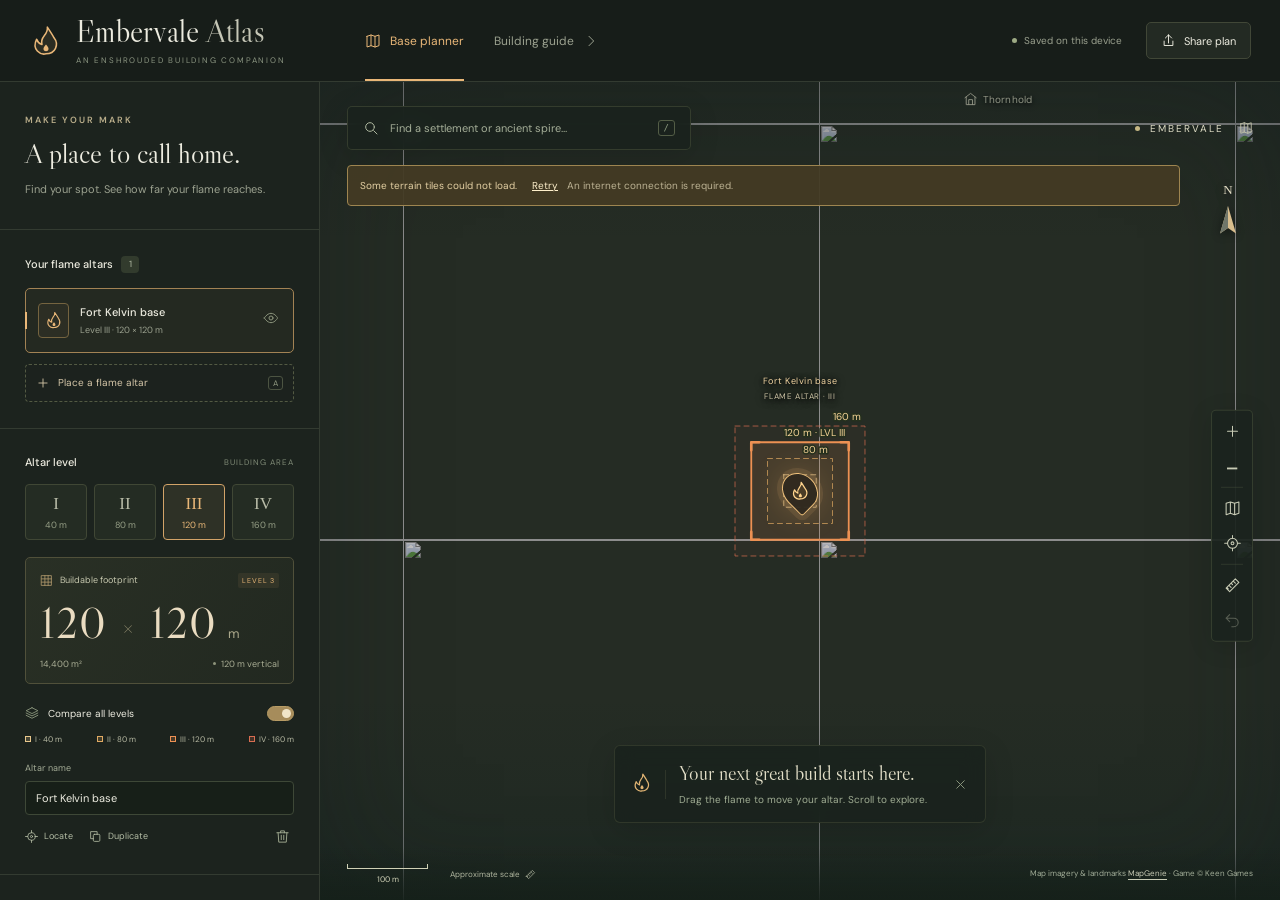
==== embervale-atlas.html @ 3a9f5f34 "Publish Embervale Atlas with GitHub Pages deployment" ====
<!doctype html>
<html lang="en">
<head>
  <meta charset="UTF-8">
  <meta name="viewport" content="width=device-width, initial-scale=1">
  <meta name="theme-color" content="#171c19">
  <meta name="description" content="Plan your Enshrouded base on the Embervale map. Place flame altars and compare building areas at every altar level.">
  <title>Embervale Atlas · Flame altar planner</title>
  <link rel="icon" href="data:image/svg+xml,%3Csvg xmlns='http://www.w3.org/2000/svg' viewBox='0 0 32 32'%3E%3Crect width='32' height='32' rx='8' fill='%23171c19'/%3E%3Cpath d='M18 3C20 13 9 11 11 20c-5-3-5-9-5-9C-1 28 30 35 26 16c-1-4-4-8-8-13Z' fill='%23efb66e'/%3E%3C/svg%3E">
  <style>
@import url('https://fonts.googleapis.com/css2?family=DM+Sans:wght@400;450;500;550;600;650;700&family=Libre+Caslon+Display&display=swap');
:root{color-scheme:dark;--bg:#171d19;--panel:#1c231e;--surface:#242c25;--line:#333b31;--text:#edece0;--muted:#9ba18f;--amber:#e9b778;--amber-dim:#a17d50;--sage:#a5b49b;--font:'DM Sans',sans-serif}*{box-sizing:border-box}body{margin:0;background:var(--bg);color:var(--text);font-family:var(--font);font-size:13px}button,input{font:inherit}button,a,input{-webkit-tap-highlight-color:transparent}button{color:inherit;cursor:pointer;border:0;background:none}button{transition:background .16s,color .16s,border-color .16s}button:disabled{opacity:.35;cursor:default}button:focus-visible,a:focus-visible,input:focus-visible{outline:2px solid var(--amber);outline-offset:4px}input{color:var(--text)}svg{width:20px;height:20px;fill:none;stroke:currentColor;stroke-width:1.5;stroke-linecap:round;stroke-linejoin:round;flex-shrink:0}.icon-definitions{position:absolute;width:0;height:0;overflow:hidden}.small-icon{width:13px;height:13px}.site-header{height:82px;display:flex;align-items:center;border-bottom:1px solid var(--line);padding:0 29px;gap:36px;background:#171d19;position:relative;z-index:20}.brand{display:flex;align-items:center;gap:13px;color:var(--text);text-decoration:none;min-width:300px}.brand-mark{display:grid;place-items:center;width:34px;height:42px;color:var(--amber)}.brand-mark svg{width:32px;height:37px;stroke-width:1.15;fill:#e9b77819}.brand strong{font-family:'Libre Caslon Display',Georgia,serif;font-size:31px;font-weight:400;letter-spacing:.25px;line-height:1}.brand-atlas{color:#c5c6b6}.brand small{display:block;font-size:8px;letter-spacing:1.8px;color:#8b9581;margin-top:8px}.site-header nav{align-self:stretch;display:flex;gap:30px}.site-header nav button{display:flex;align-items:center;gap:9px;font-size:12px;color:var(--muted);position:relative;padding:0}.site-header nav .nav-active{color:var(--amber)}.nav-active:after{content:'';position:absolute;height:2px;background:var(--amber);bottom:0;left:0;right:0}.site-header nav svg{width:16px;height:16px}.header-actions{margin-left:auto;display:flex;align-items:center;gap:24px}.save-state{font-size:10px;color:var(--muted);white-space:nowrap;display:flex;align-items:center;gap:7px}.save-state i{width:5px;height:5px;background:#9daa84;border-radius:50%}.secondary{background:#232a23;border:1px solid #414737;border-radius:5px;padding:10px 14px;display:flex;align-items:center;justify-content:center;gap:8px;font-size:11px}.secondary:hover{background:#30372a;border-color:#74735a}.secondary svg{width:15px;height:15px}.workspace{height:calc(100dvh - 82px);min-height:530px;display:flex}.sidebar{width:320px;min-width:320px;background:var(--panel);border-right:1px solid var(--line);overflow-y:auto;scrollbar-width:thin;scrollbar-color:#48513e transparent;display:flex;flex-direction:column;z-index:12}.sidebar-heading{padding:28px 25px 25px;border-bottom:1px solid var(--line)}.eyebrow{font-size:9px;letter-spacing:2px;color:#b9ad8a;font-weight:600}.sidebar h1{font-family:'Libre Caslon Display',Georgia,serif;font-size:28px;font-weight:400;margin:10px 0}.sidebar-heading p{font-size:11px;color:var(--muted);line-height:1.7;margin:0}.plan-section{padding:24px 25px 23px;border-bottom:1px solid var(--line)}.section-label{display:flex;align-items:center;gap:8px;margin-bottom:15px}.section-label h2{font-size:11px;font-weight:500;margin:0}.section-label>.subtle{margin-left:auto;font-size:8px;letter-spacing:1px;color:#7f8a76}.section-label>svg{margin-left:auto;width:14px;height:14px;color:#7f8a76}.count{display:inline-grid;place-items:center;color:#b3bca5;background:#323b2d;border-radius:4px;min-width:18px;height:17px;font-size:9px}.altar-list{display:grid;gap:8px;max-height:208px;overflow:auto;scrollbar-width:thin}.altar-row{position:relative;display:flex;align-items:center;border:1px solid #3b4434;border-radius:5px;background:#222a22;min-height:65px;padding:11px 12px;gap:11px;cursor:pointer}.altar-row.selected{border-color:#a28254;background:#e9b77809}.altar-symbol{width:31px;height:35px;border:1px solid #756440;background:#d8a5620b;display:grid;place-items:center;border-radius:4px;color:var(--amber)}.altar-symbol svg{width:18px;height:22px}.altar-description{min-width:0;flex:1}.altar-description strong{display:block;font-size:11px;font-weight:500;overflow:hidden;text-overflow:ellipsis;white-space:nowrap;max-width:150px}.altar-description small{color:var(--muted);font-size:9px;display:block;margin-top:5px}.altar-row .visibility{color:#8d967e;padding:2px}.altar-row .visibility svg{width:16px;height:16px}.altar-row .visibility[aria-pressed=false]{opacity:.35}.selection-dot{position:absolute;left:-1px;top:23px;height:17px;width:2px;background:var(--amber)}.add-altar{display:flex;width:100%;align-items:center;gap:8px;border:1px dashed #535a43;border-radius:4px;padding:11px 10px;margin-top:11px;font-size:10px;color:#d6c7a9;background:#252d2308}.add-altar:hover{border-color:var(--amber);background:#e9b7780a}.add-altar svg{width:14px;height:14px}.keycap{font-size:8px;border:1px solid #4c5442;border-radius:3px;padding:1px 4px;color:#929b83;margin-left:auto}.editor{padding:23px 25px;border-bottom:1px solid var(--line)}.levels{display:flex;gap:7px;margin-bottom:17px}.levels button{flex:1;border:1px solid #404735;border-radius:4px;padding:9px 0 8px;display:flex;flex-direction:column;align-items:center;gap:5px;background:#242c23}.levels button span{font-family:Georgia,serif;font-size:17px;color:#b9bca8}.levels button small{font-size:9px;color:#969f86}.levels button.active{background:#e9b77817;border-color:#d2a368}.levels button.active span,.levels button.active small{color:var(--amber)}.levels button:hover{border-color:#bd9961}.area-card{padding:15px 14px 13px;background:linear-gradient(125deg,#353b2b88,#2e342555);border:1px solid #50503a;border-radius:5px}.area-card-top{display:flex;align-items:center;gap:7px;font-size:9px;color:#c6c7ae}.area-card-top svg{width:13px;height:13px;color:#b29a6d}.area-card-top>span:last-child{margin-left:auto;font-size:7px;letter-spacing:.8px;color:var(--amber);background:#d9aa6b15;padding:3px 4px;border-radius:2px;white-space:nowrap}.dimensions{font-family:'Libre Caslon Display',Georgia,serif;font-size:43px;line-height:1.3;letter-spacing:1px;margin:7px 0;color:#eadcc1}.dimensions>span{font-size:26px;color:#928d70;margin:0 4px}.dimensions small{font-family:var(--font);font-size:13px;letter-spacing:0;color:#aba88b}.area-facts{font-size:9px;color:#a9ad94;display:flex;justify-content:space-between;gap:9px}.area-facts>span:last-child{display:flex;align-items:center;gap:5px}.area-facts i{width:3px;height:3px;border-radius:50%;background:#8e957c}.toggle-row{position:relative;display:flex;align-items:center;min-height:35px;cursor:pointer;font-size:10px;gap:8px}.toggle-row>span:first-child{display:flex;align-items:center;gap:9px}.toggle-row svg{width:14px;height:14px;color:#8d987e}.toggle-row input{position:absolute;opacity:0;right:0;width:28px;height:20px;cursor:pointer}.switch{margin-left:auto;width:27px;height:15px;border-radius:20px;background:#404937;border:1px solid #525d43;position:relative;flex-shrink:0;pointer-events:none}.switch:after{content:'';position:absolute;background:#98a18b;border-radius:50%;width:9px;height:9px;left:2px;top:2px;transition:transform .15s}.toggle-row input:checked+.switch{background:#a68c5b;border-color:#b89c65}.toggle-row input:checked+.switch:after{transform:translateX(12px);background:#f1e5c9}.toggle-row input:focus-visible+.switch{outline:2px solid var(--amber);outline-offset:4px}.editor>.toggle-row{margin-top:12px}.compare-legend{display:flex;justify-content:space-between;gap:5px;margin:3px 0 0;font-size:8px;color:#b6b8a2}.compare-legend>span{display:flex;align-items:center;gap:4px}.compare-legend i{width:6px;height:6px;border:1px solid var(--color);background:color-mix(in srgb,var(--color) 20%,transparent)}.selected-settings{margin-top:18px}.selected-settings label,form label{display:block;font-size:9px;color:#a4ac96;margin-bottom:7px}.selected-settings input,dialog input{width:100%;background:#171f18;border:1px solid #3e4837;border-radius:4px;padding:9px 10px;font-size:11px}.editor-actions{display:flex;align-items:center;margin-top:10px;gap:16px}.text-button{padding:0;display:flex;gap:6px;align-items:center;font-size:9px;color:#b5bea6}.text-button:hover{color:var(--amber)}.text-button svg{width:13px;height:13px}.icon-button{padding:4px;color:#a1aa91;display:grid;place-items:center}.icon-button svg{width:15px;height:15px}.editor-actions>.danger{margin-left:auto}.danger:hover{color:#e58b76}.map-options{padding:23px 25px 18px}.map-options .section-label{margin-bottom:9px}.layer-dot{width:6px;height:6px;border-radius:50%;margin:0 4px}.amber{background:#dbac69}.sage{background:#97ad8c}.sidebar-note{margin:4px 25px 19px;padding:15px 0 0;border-top:1px solid #343d2e;display:flex;gap:9px}.sidebar-note>svg{width:14px;height:16px;color:#b69c6b;flex-shrink:0;margin-top:1px}.sidebar-note p{margin:0;font-size:9px;line-height:1.8;color:#babfa7}.sidebar-note p span{color:#7e8b73}.sidebar-footer{margin-top:auto;padding:16px 25px;border-top:1px solid var(--line);display:flex;justify-content:space-between;align-items:center}.sidebar-footer>span{font-size:6px;letter-spacing:1.1px;color:#76816b}.map-panel{flex:1;position:relative;overflow:hidden;min-width:0;background:#252c24}#map{position:absolute;inset:0;overflow:clip;touch-action:none;cursor:grab;outline:none}#map:focus-visible{box-shadow:inset 0 0 0 2px #e9b77888}#map.dragging{cursor:grabbing}#map.placing,#map.calibrating{cursor:crosshair}#tiles,#overlay,#markers{position:absolute;inset:0;width:100%;height:100%;pointer-events:none}#tiles{filter:saturate(.64) brightness(.73) contrast(1.1)}.map-tile{position:absolute;user-select:none;-webkit-user-drag:none}#overlay{overflow:visible}.altar-marker{position:absolute;transform:translate(-50%,-50%) rotate(-45deg);width:33px;height:39px;display:grid;place-items:center;border:1px solid #f0c17b;background:#302a1ff2;color:#ffd48d;border-radius:50% 50% 50% 3px;pointer-events:auto;box-shadow:0 3px 18px #0008;z-index:4;cursor:grab}.altar-marker svg{rotate:45deg;width:20px;height:23px;fill:#f4b65c20}.altar-marker.selected{box-shadow:0 0 0 5px #f2bd741a,0 0 30px #ffc26e44}.altar-label{position:absolute;transform:translate(-50%,-100%);text-align:center;font-size:9px;white-space:nowrap;color:#f1d4a2;letter-spacing:.5px;text-shadow:0 1px 4px #000,0 2px 8px #000;z-index:3;pointer-events:none}.altar-label small{display:block;color:#cdc4a5;font-size:8px;margin-top:4px;letter-spacing:.6px}.landmark{position:absolute;pointer-events:auto;transform:translate(-50%,-50%);display:flex;align-items:center;gap:5px;background:transparent;white-space:nowrap;color:#dddcc4;text-shadow:0 1px 4px #000,0 1px 8px #000;font-size:10px;letter-spacing:.2px;padding:8px;opacity:.85}.landmark:hover{color:#fff1cb;opacity:1}.landmark svg{width:15px;height:15px}.landmark.spire{color:#bfd1ca}.landmark.spire svg{width:17px;height:19px}.map-vignette{position:absolute;inset:0;pointer-events:none;box-shadow:inset 0 0 130px #111b1c50;background:linear-gradient(0deg,#12221f5c,transparent 25%,transparent 80%,#101b1b33)}.map-topbar{position:absolute;top:24px;left:27px;right:27px;display:flex;align-items:center;justify-content:space-between;gap:20px;pointer-events:none}.search-wrap{position:relative;display:flex;align-items:center;gap:11px;width:344px;padding:13px 15px;background:#1a231def;backdrop-filter:blur(12px);border:1px solid #535a4277;box-shadow:0 6px 30px #0002;border-radius:5px;pointer-events:auto}.search-wrap>svg{width:16px;height:16px;color:#adb69e}.search-wrap input{flex:1;min-width:0;border:0;background:none;padding:0;font-size:11px;outline:none}.search-wrap input::placeholder{color:#a5ae98}.search-wrap kbd{border:1px solid #535d46;padding:2px 5px;border-radius:3px;color:#8f9d81;font-size:9px}.region-chip{display:flex;align-items:center;gap:10px;color:#dfddc6;letter-spacing:2px;font-size:10px;white-space:nowrap;padding:9px 0}.region-chip>span{width:5px;height:5px;background:#c5b783;border-radius:50%}.region-chip svg{width:14px;height:14px;color:#c3c4aa;margin-left:5px}#search-results{position:absolute;left:0;right:0;top:calc(100% + 7px);border:1px solid #4a5540;border-radius:5px;background:#1b241dfc;max-height:320px;overflow:auto;box-shadow:0 10px 35px #0005;z-index:10}#search-results button{display:flex;align-items:center;gap:10px;width:100%;padding:12px 14px;text-align:left;font-size:11px}#search-results button:hover,#search-results button:focus{background:#34402e}#search-results svg{width:15px;height:15px;color:#b7b793}#search-results small{display:block;color:var(--muted);font-size:9px;margin-top:4px}#search-results .no-results{padding:15px;font-size:11px;color:var(--muted)}.compass{position:absolute;top:100px;right:36px;display:flex;flex-direction:column;align-items:center;pointer-events:none;filter:drop-shadow(0 2px 5px #0007)}.compass span{font-family:Georgia,serif;font-size:13px;color:#e2dcc4}.compass svg{width:32px;height:40px;stroke:none;margin-top:3px}.map-tools{position:absolute;right:27px;top:50%;transform:translateY(-35%);display:flex;flex-direction:column;background:#1b241eee;border:1px solid #535a4277;border-radius:5px;padding:3px;box-shadow:0 5px 25px #0002}.map-tools button{display:grid;place-items:center;width:34px;height:35px;color:#c8cbb5;border-radius:3px}.map-tools button:hover:not(:disabled),.map-tools button.active{background:#bf9b6433;color:#f0c17b}.map-tools svg{width:17px;height:17px}.minus{font-size:26px;font-weight:400;line-height:1}.tool-separator{height:1px;background:#4d554266;margin:3px 6px}.map-instruction{position:absolute;bottom:77px;left:50%;transform:translateX(-50%);background:#1a231de8;border:1px solid #6d715044;backdrop-filter:blur(10px);border-radius:6px;display:flex;align-items:center;gap:13px;padding:15px 13px 15px 17px;white-space:nowrap;box-shadow:0 8px 30px #0002}.instruction-icon{color:#e2b574;border-right:1px solid #575c4255;padding-right:13px}.instruction-icon svg{width:20px;height:25px}.map-instruction strong{display:block;font-family:'Libre Caslon Display',Georgia,serif;font-size:20px;font-weight:400;color:#e3dfc8;margin-bottom:5px}.map-instruction>div>span{font-size:10px;color:#a1ad94}.map-instruction .icon-button{margin-left:9px;color:#8e9a80}.map-bottom{position:absolute;bottom:0;left:0;right:0;min-height:52px;display:flex;align-items:center;justify-content:space-between;gap:15px;padding:10px 27px;background:linear-gradient(0deg,#152019dd,transparent);pointer-events:none}.map-bottom-left{display:flex;align-items:center;gap:16px}.scale{display:flex;flex-direction:column;align-items:center;gap:5px;min-width:45px}#scale-line{width:75px;height:5px;border:1px solid #d0d1b6;border-top:0}.scale>span{font-size:8px;color:#d0d1b6}.scale-status{display:flex;gap:5px;align-items:center;font-size:8px;color:#b1b79f;pointer-events:auto;white-space:nowrap}.scale-status svg{width:11px;height:11px}.map-credit{font-size:8px;color:#a2ad98;text-align:right;line-height:1.7;pointer-events:auto}.map-credit a{color:#c8cbb6;text-decoration:underline;text-underline-offset:3px}.mobile-panel-button{display:none}.placement-banner{position:absolute;left:50%;bottom:80px;transform:translateX(-50%);background:#302d20f5;border:1px solid #c0a269;border-radius:5px;padding:13px 16px;display:flex;align-items:center;gap:24px;font-size:12px;color:#ebd4a7;white-space:nowrap;box-shadow:0 5px 25px #0004}.placement-banner button{font-size:10px;border-left:1px solid #7c714d;padding-left:15px;color:#d5c6a4}.placement-banner kbd{font-size:8px;color:#b5a681;margin-left:4px}.toast{position:fixed;z-index:100;left:50%;bottom:27px;transform:translate(-50%,15px);background:#e1d4b7;color:#273022;border:1px solid #a59b80;border-radius:5px;padding:12px 21px;font-size:12px;opacity:0;pointer-events:none;transition:opacity .2s,transform .2s;box-shadow:0 7px 30px #0004;max-width:calc(100vw - 30px);text-align:center}.toast.visible{opacity:1;transform:translate(-50%,0)}.map-loading{position:absolute;left:50%;top:45%;transform:translate(-50%,-50%);display:flex;align-items:center;gap:10px;padding:13px 18px;background:#19241dee;border:1px solid #535b45;border-radius:5px;color:#d0d2b8;font-size:12px;pointer-events:none}.map-loading span{width:14px;height:14px;border:1px solid #8f9579;border-top-color:#efc785;border-radius:50%;animation:spin 1s linear infinite}@keyframes spin{to{transform:rotate(360deg)}}.tile-error{position:absolute;top:83px;left:27px;right:100px;background:#433b24f0;border:1px solid #9e8550;border-radius:4px;padding:12px;color:#e4d0a4;font-size:10px}.tile-error button{color:#fff0cc;text-decoration:underline;margin-left:6px}.tile-error span{color:#bdb394}[hidden]{display:none!important}dialog{width:min(520px,calc(100vw - 32px));border:1px solid #5b6149;border-radius:9px;background:#20291f;color:var(--text);padding:35px;box-shadow:0 30px 100px #0008;max-height:calc(100dvh - 40px);overflow:auto}dialog::backdrop{background:#0c150ed9;backdrop-filter:blur(5px)}.dialog-close{position:absolute;right:14px;top:14px}dialog h2{font-family:'Libre Caslon Display',Georgia,serif;font-size:35px;font-weight:400;margin:13px 0 18px}dialog p{font-size:12px;line-height:1.8;color:#c1c8b4}dialog p strong{color:#e6e3ce;font-weight:500}dialog table{border-collapse:collapse;width:100%;margin:24px 0;font-size:11px;text-align:left}dialog th{font-size:9px;font-weight:400;color:#a2ae92;padding:10px 6px;border-bottom:1px solid #576045}dialog td{border-bottom:1px solid #394630;padding:11px 6px;color:#d9d9c0}dialog td:first-child{color:var(--amber);font-family:Georgia,serif}dialog .muted{font-size:10px;color:#9ea98e}.source-link{font-size:10px;color:#d8b982;display:block;margin:15px 0 23px;text-decoration:none}.primary{padding:12px 16px;background:#cba36c;color:#22291e;border:1px solid #d8b57d;border-radius:4px;font-size:11px;font-weight:600}.primary:hover{background:#e0bc85}.full-width{width:100%;justify-content:center;margin-top:17px}.help-list{list-style:none;margin:0;padding:0;display:grid;gap:22px}.help-list li{display:flex;gap:15px}.help-list svg{color:#d7b57c;margin-top:1px;width:20px;height:20px}.help-list strong{font-size:12px;font-weight:500}.help-list p{margin:5px 0 0;font-size:11px;color:#aeb99f}.no-altars{font-size:11px;color:#9ca88e;line-height:1.8;padding:4px 0}.calibration-point{fill:#efd393;stroke:#2b3020;stroke-width:2}.boundary{vector-effect:non-scaling-stroke}.map-dimension{fill:#f5d397;font-size:10px;font-family:var(--font);paint-order:stroke;stroke:#25301e;stroke-width:3px;stroke-linejoin:round}.calibration-line{stroke:#f8d38b;stroke-width:2;stroke-dasharray:5 4}.grid-line{stroke:#efc17c;stroke-width:.6;opacity:.35}#reset-scale{margin-top:15px;padding:5px}.map-options input:focus-visible{outline:none}
@media(min-height:900px){.sidebar-heading{padding-top:32px;padding-bottom:30px}.plan-section,.editor{padding-top:26px;padding-bottom:26px}.map-options{padding-top:26px}.sidebar-note{margin-top:12px}}@media(max-width:1100px){.site-header{gap:20px;padding:0 22px}.brand{min-width:278px}.site-header nav{gap:20px}.save-state{display:none}.header-actions{gap:0}.map-topbar{left:20px;right:20px}.search-wrap{width:min(330px,70%)}.region-chip{font-size:8px;letter-spacing:1.5px}.map-bottom{padding-left:20px;padding-right:20px}.map-credit{max-width:210px}.map-bottom-left{gap:8px}.map-instruction{padding:13px;gap:9px}.map-instruction strong{font-size:18px}.map-instruction>div>span{font-size:9px}}@media(max-width:800px){.site-header{height:70px;padding:0 18px}.brand{min-width:0;gap:6px}.brand strong{font-size:27px}.brand small{font-size:6px;letter-spacing:1.4px}.brand-mark svg{width:26px;height:31px}.site-header nav{margin-left:auto}.site-header nav button{font-size:10px}.site-header nav button:first-child{display:none}.header-actions{margin-left:0}.share-button{padding:9px}.share-button span{display:none}.workspace{height:calc(100dvh - 70px);min-height:450px}.sidebar{width:285px;min-width:285px}.sidebar-heading,.plan-section,.editor,.map-options{padding-left:20px;padding-right:20px}.sidebar-heading h1{font-size:26px}.sidebar-note{margin-left:20px;margin-right:20px}.sidebar-footer{padding-left:20px;padding-right:20px}.region-chip{display:none}.search-wrap{width:100%}.map-topbar{right:74px;left:16px;top:18px}.map-instruction{white-space:normal;width:calc(100% - 36px);max-width:410px;bottom:90px}.map-instruction>div>span{line-height:1.6}.map-instruction strong{font-size:19px;line-height:1.1}.map-instruction .icon-button{margin-left:0}.map-tools{right:16px;top:47%}.compass{right:23px;top:22px}.compass svg{width:25px;height:32px}.compass span{font-size:10px}.map-bottom{padding:12px 16px;align-items:flex-end}.map-bottom-left{align-items:flex-start;flex-direction:column;gap:7px}.map-credit{max-width:160px;font-size:7px}.placement-banner{max-width:calc(100% - 25px);white-space:normal;width:max-content;gap:14px;font-size:11px}.placement-banner button{white-space:nowrap}.tile-error{left:16px;right:68px}}@media(max-width:600px){.site-header nav{display:none}.header-actions{margin-left:auto}.brand small{font-size:6px}.workspace{min-height:400px}.sidebar{position:absolute;left:0;top:70px;bottom:0;width:min(320px,calc(100vw - 56px));min-width:0;transform:translateX(-100%);transition:transform .2s;box-shadow:10px 0 50px #0005}.sidebar.open{transform:translateX(0)}.sidebar-heading{padding-top:22px;padding-bottom:20px}.mobile-panel-button{display:flex;position:absolute;top:78px;left:16px;z-index:13;box-shadow:0 3px 20px #0003;background:#202a21ed;backdrop-filter:blur(10px);padding:10px 12px}.sidebar.open~.map-panel .mobile-panel-button{left:auto;right:10px;top:18px;width:36px;height:36px;padding:7px;font-size:0;gap:0}.sidebar.open~.map-panel .mobile-panel-button svg{display:none}.sidebar.open~.map-panel .mobile-panel-button svg:last-child{display:block;rotate:180deg}.map-instruction{bottom:94px}.map-topbar{right:65px}.search-wrap{padding:12px 11px;gap:8px}.search-wrap input{font-size:10px}.search-wrap kbd{display:none}.map-tools{right:14px;top:45%}.map-instruction strong{font-size:20px}.map-instruction>div>span{font-size:9px}.map-credit{max-width:145px}.tile-error{top:128px}.placement-banner{bottom:90px}.map-bottom-left{gap:9px}dialog{padding:28px 22px}dialog h2{font-size:31px}dialog td{font-size:10px}.brand-atlas{color:#c5c6b6}}@media(prefers-reduced-motion:reduce){*,*::before,*::after{animation:none!important;transition:none!important}}

</style>
  
  
</head>
<body>
<svg class="icon-definitions" xmlns="http://www.w3.org/2000/svg" aria-hidden="true"><defs>
  <symbol id="i-flame" viewBox="0 0 24 24"><path d="M13 2c1 6-6 7-4 13-3-1-4-4-4-4-4 8 3 12 7 11 7 0 10-7 6-12-1-2-3-5-5-8Z"/><path d="M12 15c-3 3-2 5 0 5s3-2 0-5Z" fill="currentColor" stroke="none"/></symbol>
  <symbol id="i-map" viewBox="0 0 24 24"><path d="m3 5 6-2 6 2 6-2v16l-6 2-6-2-6 2V5Zm6-2v16m6-14v16"/></symbol>
  <symbol id="i-plus" viewBox="0 0 24 24"><path d="M12 5v14M5 12h14"/></symbol>
  <symbol id="i-search" viewBox="0 0 24 24"><circle cx="10.5" cy="10.5" r="6.5"/><path d="m16 16 5 5"/></symbol>
  <symbol id="i-target" viewBox="0 0 24 24"><circle cx="12" cy="12" r="7"/><circle cx="12" cy="12" r="2"/><path d="M12 1v4m0 14v4M1 12h4m14 0h4"/></symbol>
  <symbol id="i-share" viewBox="0 0 24 24"><path d="M12 16V3m-5 5 5-5 5 5M5 13v7h14v-7"/></symbol>
  <symbol id="i-chevron" viewBox="0 0 24 24"><path d="m9 5 7 7-7 7"/></symbol>
  <symbol id="i-check" viewBox="0 0 24 24"><path d="m5 12 4 4L19 6"/></symbol>
  <symbol id="i-grid" viewBox="0 0 24 24"><path d="M3 3h18v18H3ZM9 3v18m6-18v18M3 9h18M3 15h18"/></symbol>
  <symbol id="i-layers" viewBox="0 0 24 24"><path d="m12 3 10 5-10 5L2 8l10-5ZM2 12l10 5 10-5M2 16l10 5 10-5"/></symbol>
  <symbol id="i-trash" viewBox="0 0 24 24"><path d="M3 6h18M9 6V3h6v3M5 6l1 15h12l1-15M10 10v7m4-7v7"/></symbol>
  <symbol id="i-copy" viewBox="0 0 24 24"><rect x="8" y="8" width="12" height="13" rx="2"/><path d="M15 8V3H3v13h5"/></symbol>
  <symbol id="i-help" viewBox="0 0 24 24"><circle cx="12" cy="12" r="9"/><path d="M9 9a3 3 0 0 1 6 0c0 2-3 2-3 5m0 2v1"/></symbol>
  <symbol id="i-ruler" viewBox="0 0 24 24"><path d="m3 16 13-13 5 5L8 21l-5-5Zm10-10 3 3m-6 0 2 2m-5 1 3 3m-6 0 2 2"/></symbol>
  <symbol id="i-eye" viewBox="0 0 24 24"><path d="M2 12s4-7 10-7 10 7 10 7-4 7-10 7S2 12 2 12Z"/><circle cx="12" cy="12" r="3"/></symbol>
  <symbol id="i-close" viewBox="0 0 24 24"><path d="m6 6 12 12M6 18 18 6"/></symbol>
  <symbol id="i-pin" viewBox="0 0 24 24"><path d="M19 10c0 5-7 11-7 11S5 15 5 10a7 7 0 0 1 14 0Z"/><circle cx="12" cy="10" r="2"/></symbol>
  <symbol id="i-home" viewBox="0 0 24 24"><path d="m3 10 9-7 9 7M5 9v12h14V9M9 21v-8h6v8"/></symbol>
  <symbol id="i-undo" viewBox="0 0 24 24"><path d="m8 4-5 5 5 5M3 9h11a6 6 0 0 1 0 12h-3"/></symbol>
</defs></svg>

<header class="site-header">
  <a class="brand" href="./" aria-label="Embervale Atlas home"><span class="brand-mark"><svg><use href="#i-flame"/></svg></span><span><strong>Embervale<span class="brand-atlas"> Atlas</span></strong><small>AN ENSHROUDED BUILDING COMPANION</small></span></a>
  <nav aria-label="Main navigation"><button class="nav-active" id="planner-nav"><svg><use href="#i-map"/></svg>Base planner</button><button id="guide-button">Building guide<svg class="small-icon"><use href="#i-chevron"/></svg></button></nav>
  <div class="header-actions"><span class="save-state" id="save-state"><i></i>Saved on this device</span><button class="secondary share-button" id="share"><svg><use href="#i-share"/></svg><span>Share plan</span></button></div>
</header>

<main class="workspace">
  <aside class="sidebar" id="sidebar" aria-label="Base planning controls">
    <div class="sidebar-heading"><div class="eyebrow">MAKE YOUR MARK</div><h1>A place to call home.</h1><p>Find your spot. See how far your flame reaches.</p></div>
    <div class="plan-section">
      <div class="section-label"><h2>Your flame altars</h2><span id="altar-count" class="count">1</span></div>
      <div id="altar-list" class="altar-list"></div>
      <button id="add-altar" class="add-altar"><svg><use href="#i-plus"/></svg>Place a flame altar<span class="keycap">A</span></button>
    </div>
    <section class="editor" id="editor" aria-label="Selected altar settings">
      <div class="section-label"><h2>Altar level</h2><span class="subtle">BUILDING AREA</span></div>
      <div class="levels" role="group" aria-label="Altar level"><button data-level="1" aria-label="Level 1, 40 metres"><span>I</span><small>40 m</small></button><button data-level="2" aria-label="Level 2, 80 metres"><span>II</span><small>80 m</small></button><button data-level="3" aria-label="Level 3, 120 metres"><span>III</span><small>120 m</small></button><button data-level="4" aria-label="Level 4, 160 metres"><span>IV</span><small>160 m</small></button></div>
      <div class="area-card"><div class="area-card-top"><svg><use href="#i-grid"/></svg><span>Buildable footprint</span><span id="level-badge">LEVEL 3</span></div><div class="dimensions" id="dimensions">120 <span>×</span> 120 <small>m</small></div><div class="area-facts"><span id="area-value">14,400 m²</span><span><i></i><span id="height-value">120 m vertical</span></span></div></div>
      <label class="toggle-row"><span><svg><use href="#i-layers"/></svg>Compare all levels</span><input type="checkbox" id="compare" checked><span class="switch" aria-hidden="true"></span></label>
      <div class="compare-legend" id="compare-legend"><span><i style="--color:#e8c78c"></i>I · 40 m</span><span><i style="--color:#e0aa63"></i>II · 80 m</span><span><i style="--color:#ed9153"></i>III · 120 m</span><span><i style="--color:#d96d51"></i>IV · 160 m</span></div>
      <div class="selected-settings"><label for="altar-name">Altar name</label><input id="altar-name" maxlength="60" autocomplete="off"><div class="editor-actions"><button id="center-altar" class="text-button"><svg><use href="#i-target"/></svg>Locate</button><button id="duplicate-altar" class="text-button"><svg><use href="#i-copy"/></svg>Duplicate</button><button id="delete-altar" class="icon-button danger" aria-label="Delete selected altar" title="Delete altar"><svg><use href="#i-trash"/></svg></button></div></div>
    </section>
    <section class="map-options"><div class="section-label"><h2>Map layers</h2><svg><use href="#i-layers"/></svg></div><label class="toggle-row"><span><span class="layer-dot amber"></span>Flame boundaries</span><input id="boundaries" type="checkbox" checked><span class="switch" aria-hidden="true"></span></label><label class="toggle-row"><span><span class="layer-dot sage"></span>Landmarks</span><input id="landmarks" type="checkbox" checked><span class="switch" aria-hidden="true"></span></label><label class="toggle-row"><span><svg><use href="#i-grid"/></svg>Building grid · 10 m</span><input id="grid" type="checkbox"><span class="switch" aria-hidden="true"></span></label></section>
    <div class="sidebar-note"><svg><use href="#i-flame"/></svg><p>Grow your altar, grow your possibilities.<br><span>Altar upgrades control building space.</span></p></div>
    <div class="sidebar-footer"><button id="help-button" class="text-button"><svg><use href="#i-help"/></svg>How to use</button><span>UNOFFICIAL FAN TOOL</span></div>
  </aside>

  <section class="map-panel" aria-label="Interactive Embervale map">
    <div id="map" tabindex="0" role="application" aria-label="Embervale map. Drag to pan, scroll to zoom. Press A to place an altar, or plus and minus to zoom."><div id="tiles"></div><svg id="overlay" xmlns="http://www.w3.org/2000/svg" aria-hidden="true"></svg><div id="markers"></div></div>
    <div class="map-vignette"></div>
    <div class="map-topbar"><div class="search-wrap"><svg><use href="#i-search"/></svg><input id="search" type="search" placeholder="Find a settlement or ancient spire…" aria-label="Search map locations" autocomplete="off" aria-controls="search-results" aria-expanded="false"><kbd>/</kbd><div id="search-results" hidden></div></div><div class="region-chip"><span></span>EMBERVALE<svg><use href="#i-map"/></svg></div></div>
    <button class="mobile-panel-button secondary" id="mobile-panel" aria-expanded="false"><svg><use href="#i-flame"/></svg>Altars & levels<svg><use href="#i-chevron"/></svg></button>
    <div class="compass" aria-label="North"><span>N</span><svg viewBox="0 0 36 44"><path d="m18 5 9 31-9-6-9 6Z" fill="#d8bd8d"/><path d="m18 5 0 25-9 6Z" fill="#6f766a"/></svg></div>
    <div class="map-tools"><button id="zoom-in" aria-label="Zoom in" title="Zoom in (+)"><svg><use href="#i-plus"/></svg></button><button id="zoom-out" aria-label="Zoom out" title="Zoom out (-)"><span class="minus">−</span></button><span class="tool-separator"></span><button id="fit-map" aria-label="View whole map" title="View whole map"><svg><use href="#i-map"/></svg></button><button id="locate" aria-label="Center on selected altar" title="Center on altar"><svg><use href="#i-target"/></svg></button><span class="tool-separator"></span><button id="calibrate" aria-label="Calibrate map scale" title="Calibrate map scale"><svg><use href="#i-ruler"/></svg></button><button id="undo" aria-label="Undo last change" title="Undo (Ctrl+Z)" disabled><svg><use href="#i-undo"/></svg></button></div>
    <div class="map-instruction" id="map-instruction"><span class="instruction-icon"><svg><use href="#i-flame"/></svg></span><div><strong>Your next great build starts here.</strong><span>Drag the flame to move your altar. Scroll to explore.</span></div><button class="icon-button" id="dismiss-instruction" aria-label="Dismiss tip"><svg><use href="#i-close"/></svg></button></div>
    <div class="placement-banner" id="placement-banner" hidden><span id="placement-text">Click the map to place your altar</span><button id="cancel-placement">Cancel <kbd>esc</kbd></button></div>
    <div class="map-bottom"><div class="map-bottom-left"><div class="scale"><div id="scale-line"></div><span id="scale-label">100 m</span></div><button id="scale-status" class="scale-status">Approximate scale <svg><use href="#i-ruler"/></svg></button></div><div class="map-credit">Map imagery & landmarks <a href="https://mapgenie.io/enshrouded/maps/embervale" target="_blank" rel="noopener noreferrer">MapGenie</a> · Game © Keen Games</div></div>
    <div class="map-loading" id="map-loading"><span></span>Loading Embervale…</div>
    <div class="tile-error" id="tile-error" hidden>Some terrain tiles could not load. <button id="retry-tiles">Retry</button><span> An internet connection is required.</span></div>
  </section>
</main>

<div class="toast" id="toast" role="status" aria-live="polite"></div>
<dialog id="guide-dialog"><button class="dialog-close icon-button" data-close aria-label="Close guide"><svg><use href="#i-close"/></svg></button><span class="eyebrow">A LITTLE ROOM TO GROW</span><h2>Build around your flame.</h2><p>An altar protects a <strong>square footprint</strong> on this map. In the game, the building volume is a cube centred on your altar.</p><table><thead><tr><th>Altar level</th><th>Width × depth × height</th><th>Footprint</th></tr></thead><tbody><tr><td>I</td><td>40 × 40 × 40 m</td><td>1,600 m²</td></tr><tr><td>II</td><td>80 × 80 × 80 m</td><td>6,400 m²</td></tr><tr><td>III</td><td>120 × 120 × 120 m</td><td>14,400 m²</td></tr><tr><td>IV</td><td>160 × 160 × 160 m</td><td>25,600 m²</td></tr></tbody></table><p><strong>Upgrade Altar</strong> expands this space. <strong>Strengthen the Flame</strong> controls global progression and is a separate upgrade.</p><p class="muted">The initial map scale is an estimate. Use the ruler tool to mark two points with a known in-game distance before planning precise boundaries. Terrain height and placement restrictions are not shown.</p><a class="source-link" href="https://enshrouded.wiki.gg/wiki/Flame_Altar" target="_blank" rel="noopener noreferrer">Building dimensions · Official Enshrouded Wiki ↗</a><button class="primary full-width" data-close>Back to planning</button></dialog>
<dialog id="help-dialog"><button class="dialog-close icon-button" data-close aria-label="Close help"><svg><use href="#i-close"/></svg></button><span class="eyebrow">YOUR EMBERVALE, YOUR WAY</span><h2>Plan your next base.</h2><ul class="help-list"><li><svg><use href="#i-map"/></svg><div><strong>Explore the world</strong><p>Drag the map to pan. Scroll, pinch, or use + / − to zoom. Search for a settlement or ancient spire.</p></div></li><li><svg><use href="#i-flame"/></svg><div><strong>Place your flame</strong><p>Click “Place a flame altar” or press A, then choose a spot. Drag a flame to move it. Arrow keys move the selected altar by 1 metre, or 10 with Shift.</p></div></li><li><svg><use href="#i-layers"/></svg><div><strong>See room to grow</strong><p>Select an altar and change its level. Compare all levels shows the four footprints together. Each altar keeps its own level.</p></div></li><li><svg><use href="#i-share"/></svg><div><strong>Keep your plans</strong><p>Changes save in this browser. Share plan copies a link containing all your altars and your map scale.</p></div></li></ul><button class="primary full-width" data-close>Got it, let's build</button></dialog>
<dialog id="calibration-dialog"><button class="dialog-close icon-button" data-close aria-label="Close calibration"><svg><use href="#i-close"/></svg></button><span class="eyebrow">MEASURE TWICE, BUILD ONCE</span><h2>Calibrate your map.</h2><p id="calibration-summary">Enter the in-game distance between the two points you marked.</p><form id="calibration-form"><label for="known-distance">Known distance in metres</label><input id="known-distance" type="number" min="1" max="50000" step="any" value="100" required><p class="muted">Use a horizontal distance between landmarks, or the width of an existing building plot. All altar overlays will use this scale.</p><button class="primary full-width" type="submit">Apply map scale</button></form><button id="reset-scale" class="text-button full-width">Reset to approximate scale</button></dialog>
<dialog id="share-dialog"><button class="dialog-close icon-button" data-close aria-label="Close share dialog"><svg><use href="#i-close"/></svg></button><h2>Share your plan.</h2><p>Copy this link to open the same altars and map scale on another device.</p><input id="share-link" readonly aria-label="Plan link"><button class="primary full-width" id="copy-link">Copy link</button></dialog>
<script>
// Landmark positions from the MapGenie Embervale map. See attribution in the site.
window.EMBERVALE_LOCATIONS = [["Springlands Ancient Spire",0.54346506446373,-0.84733933210512,"spire"],["Revelwood Ancient Spire",0.64542239798469,-0.82820177078304,"spire"],["Low Meadows Ancient Spire",0.5243779528714,-0.7624742388731,"spire"],["Nomad Highlands Ancient Spire",0.65250297556827,-0.65060734748809,"spire"],["Kindlewastes Ancient Spire",0.57532416534393,-0.55095791816748,"spire"],["Blackmire Ancient Spire",0.7615961399101,-0.85377418247197,"spire"],["Ancient Spire - Albaneve Summits Fast Travel",0.72430052363622,-0.60933887958532,"spire"],["Ancient Spire - Veilwater Basin",0.76123774935053,-0.7727930858415,"spire"],["Longkeep",0.507751613689,-0.84029853344032,"settlement"],["Rookmore",0.52767424882526,-0.85293710231798,"settlement"],["Woodgard",0.54251060528122,-0.87404660341369,"settlement"],["Ferndale",0.57183478627249,-0.85795015096843,"settlement"],["Moth's Grove",0.5742294841526,-0.8415696090276,"settlement"],["Westcott",0.58981398192559,-0.8663382319109,"settlement"],["Willow Crush",0.61593731985522,-0.85561797022802,"settlement"],["Lone Thistle",0.59894782176471,-0.82880258560283,"settlement"],["Diadwyn",0.64007419177409,-0.84414292852207,"settlement"],["Glennwood's End",0.68990669205851,-0.84481681330391,"settlement"],["Fort Kelvin",0.59582999150221,-0.79203182243009,"settlement"],["Thornhold",0.61656357943426,-0.78159570693947,"settlement"],["Saline Springs",0.51504666237172,-0.81162587383562,"settlement"],["Morwenna",0.49878725607142,-0.79450792434992,"settlement"],["Netherton",0.55957074060193,-0.78607762264608,"settlement"],["Hillock",0.56959249991867,-0.77037808640159,"settlement"],["Pikemead's Reach",0.68030755535429,-0.74941188097003,"settlement"],["White Wind",0.65181919991934,-0.76580044123838,"settlement"],["Rattlebeak",0.64523495458518,-0.68011325462467,"settlement"],["Fox Chase",0.49943470463964,-0.72247294812533,"settlement"],["Obelisk Excavation Camp",0.59743273912638,-0.59717096659986,"settlement"],["Brittle Bush",0.61509678231138,-0.58818284209858,"settlement"],["Boneshard Excavation Camp",0.58378498751404,-0.58182038500911,"settlement"],["Eldermere Dam Excavation Camp",0.6577780318225,-0.58930310051178,"settlement"],["Northern Caravan Camp",0.66785489426306,-0.61528416577278,"settlement"],["Zephyr",0.55003232445945,-0.64093547404383,"settlement"],["Jasper Isles",0.60476756218222,-0.68136044775002,"settlement"],["Low Tide",0.5180133342199,-0.5208581686037,"settlement"],["East Lapis",0.63879914550343,-0.51816712737073,"settlement"],["Sapphire Strand",0.56146495919532,-0.60030418918893,"settlement"],["The Blue Goblet Tavern",0.65455339097196,-0.8547060191633,"settlement"],["Shorewatch",0.5194511119816,-0.57091841065352,"settlement"],["The Halls of the Extinct",0.52233553591513,-0.89331507682846,"settlement"],["Treetop Vukah",0.77313303086432,-0.90740879889489,"settlement"],["Polaris Falls",0.84897391611146,-0.66631436348015,"settlement"],["Balefire Stronghold \"Iron Heart\"",0.82875406885248,-0.57420544210078,"settlement"],["Rothstep",0.74263026319953,-0.6345782431905,"settlement"],["Everfore Keep",0.76108168664405,-0.60565690638217,"settlement"],["Wickmouth",0.68296178576084,-0.55293264052392,"settlement"],["Midhollow",0.55599780294132,-0.81412669967298,"settlement"]];

/* Embervale Atlas. No runtime dependencies or build step. */
'use strict';
(() => {
  const $ = id => document.getElementById(id);
  const icon = (name, cls = '') => `<svg class="${cls}" aria-hidden="true"><use href="#i-${name}"/></svg>`;
  const escapeHTML = value => String(value).replace(/[&<>"']/g, ch => ({'&':'&amp;','<':'&lt;','>':'&gt;','"':'&quot;',"'":'&#39;'}[ch]));
  const ROMAN = ['','I','II','III','IV'];
  const COLORS = ['','#e8c78c','#e0aa63','#ed9153','#d96d51'];
  const STORAGE_KEY = 'embervale-atlas-v1';
  const TILE_URL = 'https://tiles.mapgenie.io/games/enshrouded/embervale/default-v7';
  const WORLD_SIZE = 2 ** 16 * 256;
  const ORIGIN = 32512 * 256;
  const MAP_SIZE = 65536;
  const DEFAULT_MPP = .5; // Approximation, explicitly labelled until the user calibrates.
  const MIN_ZOOM = 9, MAX_ZOOM = 18;
  const clamp = (v, min, max) => Math.max(min, Math.min(max, v));
  const project = (lat, lng) => ({x:(lng + 180) / 360 * WORLD_SIZE - ORIGIN, y:(1 - Math.log(Math.tan(lat * Math.PI / 180) + 1 / Math.cos(lat * Math.PI / 180)) / Math.PI) / 2 * WORLD_SIZE - ORIGIN});
  const locations = (window.EMBERVALE_LOCATIONS || []).map(([name, lat, lng, type]) => ({name, type, ...project(lat,lng)}));
  const kelvin = project(.59582999150221,-.79203182243009);
  const defaultState = () => ({version:1,altars:[{id:'first-flame',name:'Fort Kelvin base',x:kelvin.x,y:kelvin.y,level:3,visible:true}],selected:'first-flame',center:{...kelvin},zoom:14.7,metersPerPixel:DEFAULT_MPP,calibrated:false,compare:true,boundaries:true,landmarks:true,grid:false});
  const validNumber = value => typeof value === 'number' && Number.isFinite(value);
  function validate(data) {
    if(!data || data.version !== 1 || !Array.isArray(data.altars) || data.altars.length > 100) throw Error('Invalid plan');
    const ids = new Set();
    const altars = data.altars.map(a => {
      if(!a || typeof a.id !== 'string' || a.id.length > 80 || ids.has(a.id) || !validNumber(a.x) || !validNumber(a.y) || a.x < 0 || a.x > MAP_SIZE || a.y < 0 || a.y > MAP_SIZE || !Number.isInteger(a.level) || a.level < 1 || a.level > 4 || typeof a.name !== 'string') throw Error('Invalid altar');
      ids.add(a.id);
      return {id:a.id,name:a.name.slice(0,60) || 'Unnamed altar',x:a.x,y:a.y,level:a.level,visible:a.visible !== false};
    });
    const base = defaultState();
    return {...base,altars,selected:altars.some(a=>a.id===data.selected)?data.selected:altars[0]?.id||null,center: data.center && validNumber(data.center.x) && validNumber(data.center.y) ? {x:clamp(data.center.x,0,MAP_SIZE),y:clamp(data.center.y,0,MAP_SIZE)} : {...kelvin},zoom:validNumber(data.zoom)?clamp(data.zoom,MIN_ZOOM,MAX_ZOOM):base.zoom,metersPerPixel:validNumber(data.metersPerPixel)&&data.metersPerPixel>=.0001&&data.metersPerPixel<=1000?data.metersPerPixel:DEFAULT_MPP,calibrated:data.calibrated===true,compare:data.compare!==false,boundaries:data.boundaries!==false,landmarks:data.landmarks!==false,grid:data.grid===true};
  }
  let state=defaultState(), startMessage='';
  let imported=false;
  if(location.hash.startsWith('#plan=')) {
    try {
      const encoded=location.hash.slice(6);
      if(encoded.length>50000) throw Error('Plan too large');
      const bytes=Uint8Array.from(atob(encoded.replace(/-/g,'+').replace(/_/g,'/')),c=>c.charCodeAt(0));
      state=validate(JSON.parse(new TextDecoder().decode(bytes))); imported=true;
      startMessage='Shared plan opened. Saved on this device.';
    } catch {startMessage='This plan link is invalid. Your saved plan is still available.';}
  }
  if(!imported) {try { const stored=localStorage.getItem(STORAGE_KEY); if(stored) state=validate(JSON.parse(stored)); }catch {startMessage='Saved plan could not be read. Starting a new plan.';}}
  const history=[];
  let width=0,height=0,frame=0,mode=null,calibrationPoints=[],gesture=null,toastTimer,saveTimer,loadedTiles=0,searchItems=[];
  const pointers=new Map(), tileCache=new Map();
  const map=$('map'),tiles=$('tiles'),overlay=$('overlay'),markers=$('markers');
  const selected=()=>state.altars.find(a=>a.id===state.selected);
  const factor=()=>2**(state.zoom-16);
  const screen=p=>({x:(p.x-state.center.x)*factor()+width/2,y:(p.y-state.center.y)*factor()+height/2});
  const world=p=>({x:(p.x-width/2)/factor()+state.center.x,y:(p.y-height/2)/factor()+state.center.y});
  const localPoint=e=>{const b=map.getBoundingClientRect();return{x:e.clientX-b.left,y:e.clientY-b.top};};
  const snapshot=()=>JSON.stringify(state);
  function checkpoint(before=snapshot()) {history.push(before);if(history.length>50)history.shift();$('undo').disabled=false;}
  function persist() {
    clearTimeout(saveTimer);
    saveTimer=setTimeout(()=>{
      try {localStorage.setItem(STORAGE_KEY,JSON.stringify(state));$('save-state').innerHTML='<i></i>Saved on this device';}
      catch {$('save-state').textContent='Storage unavailable';toast('Browser storage is unavailable. Use Share plan to keep your work.');}
    },150);
  }
  function commit(change,message) {checkpoint();change();updateControls();draw();persist();if(message)toast(message);}
  function toast(message) {$('toast').textContent=message;$('toast').classList.add('visible');clearTimeout(toastTimer);toastTimer=setTimeout(()=>$('toast').classList.remove('visible'),3500);}
  function clampCenter() {state.center.x=clamp(state.center.x,0,MAP_SIZE);state.center.y=clamp(state.center.y,0,MAP_SIZE);}
  function zoomAt(next,point={x:width/2,y:height/2}) {const before=world(point);state.zoom=clamp(next,MIN_ZOOM,MAX_ZOOM);const f=factor();state.center={x:before.x-(point.x-width/2)/f,y:before.y-(point.y-height/2)/f};clampCenter();draw();persist();}
  function focusAltar() {const a=selected();if(!a)return;state.center={x:a.x,y:a.y};state.zoom=Math.max(state.zoom,14.7);if(!a.visible){a.visible=true;updateControls();}draw();persist();}
  function updateControls() {
    $('altar-count').textContent=state.altars.length;
    $('altar-list').innerHTML=state.altars.length ? state.altars.map(a=>`<div class="altar-row ${a.id===state.selected?'selected':''}" data-altar="${escapeHTML(a.id)}" role="button" tabindex="0" aria-label="Select ${escapeHTML(a.name)}" aria-pressed="${a.id===state.selected}">${a.id===state.selected?'<span class="selection-dot"></span>':''}<span class="altar-symbol">${icon('flame')}</span><span class="altar-description"><strong>${escapeHTML(a.name)}</strong><small>Level ${ROMAN[a.level]} <span>·</span> ${a.level*40} × ${a.level*40} m</small></span><button class="visibility" data-visibility="${escapeHTML(a.id)}" aria-label="${a.visible?'Hide':'Show'} ${escapeHTML(a.name)}" aria-pressed="${a.visible}" title="${a.visible?'Hide':'Show'} altar">${icon('eye')}</button></div>`).join('') : '<div class="no-altars">A world of possibilities.<br>Place your first altar on the map.</div>';
    const a=selected();$('editor').hidden=!a;
    if(a) {
      document.querySelectorAll('[data-level]').forEach(b=>{b.classList.toggle('active',+b.dataset.level===a.level);b.setAttribute('aria-pressed',String(+b.dataset.level===a.level));});
      const side=a.level*40;$('dimensions').innerHTML=`${side} <span>×</span> ${side} <small>m</small>`;$('area-value').textContent=`${(side*side).toLocaleString('en-US')} m²`;$('height-value').textContent=`${side} m vertical`;$('level-badge').textContent=`LEVEL ${a.level}`;
      if(document.activeElement!==$('altar-name'))$('altar-name').value=a.name;
    }
    for(const key of ['compare','boundaries','landmarks','grid'])$(key).checked=state[key];
    $('compare-legend').hidden=!state.compare;
    $('scale-status').innerHTML=`${state.calibrated?'Calibrated':'Approximate'} scale ${icon('ruler')}`;
    $('locate').disabled=!a;
    $('undo').disabled=!history.length;
  }
  function draw() {if(!frame)frame=requestAnimationFrame(render);}
  function render() {
    frame=0; if(!width||!height)return;
    const f=factor(),z=clamp(Math.floor(state.zoom),MIN_ZOOM,16),tileFactor=2**(state.zoom-z),tileSize=256*tileFactor;
    const sourceFactor=2**(16-z),tl=world({x:0,y:0}),br=world({x:width,y:height});
    const minTile=2**(z-1)-2**(z-8),maxTile=2**(z-1)-1;
    const x1=Math.max(minTile,Math.floor((tl.x+ORIGIN)/sourceFactor/256)-1),x2=Math.min(maxTile,Math.floor((br.x+ORIGIN)/sourceFactor/256)+1);
    const y1=Math.max(minTile,Math.floor((tl.y+ORIGIN)/sourceFactor/256)-1),y2=Math.min(maxTile,Math.floor((br.y+ORIGIN)/sourceFactor/256)+1);
    const visible=new Set();let errors=0;
    for(let y=y1;y<=y2;y++)for(let x=x1;x<=x2;x++) {
      const key=`${z}/${y}/${x}`;visible.add(key);
      let entry=tileCache.get(key);
      if(!entry) {
        const img=new Image();img.className='map-tile';img.alt='';img.draggable=false;img.decoding='async';
        entry={img,status:'loading'};tileCache.set(key,entry);
        img.onload=()=>{entry.status='loaded';loadedTiles++;$('map-loading').hidden=true;draw();};
        img.onerror=()=>{entry.status='error';draw();};
        img.src=`${TILE_URL}/${key}.jpg`;
      }
      const p=screen({x:x*256*sourceFactor-ORIGIN,y:y*256*sourceFactor-ORIGIN});
      Object.assign(entry.img.style,{left:`${p.x}px`,top:`${p.y}px`,width:`${tileSize+.5}px`,height:`${tileSize+.5}px`});
      if(!entry.img.parentNode)tiles.append(entry.img);
      if(entry.status==='error')errors++;
    }
    for(const [key,entry] of tileCache)if(!visible.has(key)){entry.img.remove();if(tileCache.size>240)tileCache.delete(key);}
    $('tile-error').hidden=!errors;
    if(errors)$('map-loading').hidden=true;
    let svg='';const markerHTML=[];
    // Building areas stay aligned to the world and retain the same scale as terrain.
    for(const a of state.altars) {
      if(!a.visible)continue;
      const p=screen(a),active=a.id===state.selected;
      const maxSize=(state.compare&&active?160:a.level*40)/state.metersPerPixel*f;
      if(p.x+maxSize/2 < -200 || p.x-maxSize/2>width+200 || p.y+maxSize/2 < -200 || p.y-maxSize/2>height+200)continue;
      if(state.boundaries) {
        const levels=state.compare&&active?[4,3,2,1]:[a.level];
        for(const level of levels) {
          const size=level*40/state.metersPerPixel*f,color=COLORS[level],isCurrent=level===a.level;
          svg+=`<rect class="boundary" x="${p.x-size/2}" y="${p.y-size/2}" width="${size}" height="${size}" fill="${color}" fill-opacity="${active?(isCurrent?.11:.035):.07}" stroke="${color}" stroke-opacity="${active?(isCurrent?1:.7):.65}" stroke-width="${isCurrent&&active?1.8:1}" ${isCurrent?'':'stroke-dasharray="5 4"'}/>`;
          if(active&&size>60)svg+=`<text class="map-dimension" text-anchor="end" x="${p.x+size/2-4}" y="${p.y-size/2-6}">${level*40} m${isCurrent?' · LVL '+ROMAN[level]:''}</text>`;
          if(isCurrent&&active&&size>30) {
            const h=size/2,c=Math.min(8,size/8);svg+=`<path d="M${p.x-h} ${p.y-h+c}v-${c}h${c} M${p.x+h-c} ${p.y-h}h${c}v${c} M${p.x+h} ${p.y+h-c}v${c}h-${c} M${p.x-h+c} ${p.y+h}h-${c}v-${c}" fill="none" stroke="${color}" stroke-width="2.6"/>`;
          }
        }
        if(state.grid&&active) {
          const side=a.level*40,step=10/state.metersPerPixel*f,size=side/state.metersPerPixel*f;
          if(step>=4)for(let i=1;i<side/10;i++){const offset=i*step;svg+=`<path class="grid-line" d="M${p.x-size/2+offset} ${p.y-size/2}v${size} M${p.x-size/2} ${p.y-size/2+offset}h${size}"/>`;}
        }
      }
      const top=state.boundaries?Math.max(34,maxSize/2+25):42;
      markerHTML.push(`<div class="altar-label" style="left:${p.x}px;top:${p.y-top}px">${escapeHTML(a.name)}<small>FLAME ALTAR · ${ROMAN[a.level]}</small></div><button class="altar-marker ${active?'selected':''}" data-map-altar="${escapeHTML(a.id)}" style="left:${p.x}px;top:${p.y}px" aria-label="Move ${escapeHTML(a.name)}" title="Drag to move ${escapeHTML(a.name)}">${icon('flame')}</button>`);
    }
    if(state.landmarks)for(const l of locations) {
      const p=screen(l);if(p.x < -50||p.x>width+50||p.y < -40||p.y>height+40)continue;
      // Keep the altar handle unobstructed and the overview readable.
      if(state.altars.some(a=>a.visible&&Math.hypot(screen(a).x-p.x,screen(a).y-p.y)<90))continue;
      if(state.zoom<12.5&&l.type!=='spire')continue;
      markerHTML.unshift(`<button class="landmark ${l.type}" data-landmark="${locations.indexOf(l)}" style="left:${p.x}px;top:${p.y}px" aria-label="Go to ${escapeHTML(l.name)}" title="${escapeHTML(l.name)}">${icon(l.type==='spire'?'pin':'home')}<span>${state.zoom>12?escapeHTML(l.name):''}</span></button>`);
    }
    if(calibrationPoints.length) {
      const p=screen(calibrationPoints[0]);svg+=`<circle class="calibration-point" cx="${p.x}" cy="${p.y}" r="5"/><text class="map-dimension" x="${p.x+10}" y="${p.y-10}">A</text>`;
      if(calibrationPoints.length===2){const q=screen(calibrationPoints[1]);svg+=`<path class="calibration-line" d="M${p.x} ${p.y}L${q.x} ${q.y}"/><circle class="calibration-point" cx="${q.x}" cy="${q.y}" r="5"/><text class="map-dimension" x="${q.x+10}" y="${q.y-10}">B</text>`;}
    }
    overlay.innerHTML=svg;markers.innerHTML=markerHTML.join('');
    const metersAt90=90/f*state.metersPerPixel,base=10**Math.floor(Math.log10(metersAt90));
    const scaleMeters=[1,2,5,10].map(v=>v*base).filter(v=>v<=metersAt90).pop()||base;
    $('scale-line').style.width=`${scaleMeters/state.metersPerPixel*f}px`;$('scale-label').textContent=scaleMeters>=1000?`${scaleMeters/1000} km`:`${+scaleMeters.toPrecision(3)} m`;
    $('zoom-in').disabled=state.zoom>=MAX_ZOOM;$('zoom-out').disabled=state.zoom<=MIN_ZOOM;
  }
  function setMode(next) {
    mode=next;calibrationPoints=[];
    map.classList.toggle('placing',next==='place');map.classList.toggle('calibrating',next==='calibrate');
    $('placement-banner').hidden=!next;$('map-instruction').hidden=true;$('calibrate').classList.toggle('active',next==='calibrate');
    $('placement-text').textContent=next==='calibrate'?'Choose the first point of a known distance':'Click the map to place your altar';
    if(next){$('sidebar').classList.remove('open');$('mobile-panel').setAttribute('aria-expanded','false');map.focus({preventScroll:true});}draw();
  }
  function addAltar(p) {
    if(state.altars.length>=100){toast('This plan can hold up to 100 altars.');return;}
    commit(()=>{const id=crypto.randomUUID?crypto.randomUUID():`altar-${Date.now()}-${Math.random().toString(36).slice(2)}`;state.altars.push({id,name:`Flame altar ${state.altars.length+1}`,x:clamp(p.x,0,MAP_SIZE),y:clamp(p.y,0,MAP_SIZE),level:selected()?.level||1,visible:true});state.selected=id;state.boundaries=true;},'Flame altar placed. Drag its flame to move it.');setMode(null);
  }
  function onMapClick(p,target) {
    if(mode==='place'){addAltar(world(p));return;}
    if(mode==='calibrate') {
      calibrationPoints.push(world(p));
      if(calibrationPoints.length===1)$('placement-text').textContent='Choose the second point of the known distance';
      else if(Math.hypot(calibrationPoints[1].x-calibrationPoints[0].x,calibrationPoints[1].y-calibrationPoints[0].y)<1){calibrationPoints.pop();toast('Choose a second point farther away.');}
      else {$('calibration-dialog').showModal();$('known-distance').focus();$('known-distance').select();}
      draw();return;
    }
    const landmark=target.closest?.('[data-landmark]');if(landmark)goToLocation(locations[+landmark.dataset.landmark]);
  }
  map.addEventListener('pointerdown',e=>{
    if(e.button!==0)return;
    const p=localPoint(e);pointers.set(e.pointerId,p);map.setPointerCapture(e.pointerId);
    if(pointers.size===2) {
      if(gesture?.type==='altar') {persist();}
      const [a,b]=[...pointers.values()],mid={x:(a.x+b.x)/2,y:(a.y+b.y)/2};
      gesture={type:'pinch',distance:Math.hypot(a.x-b.x,a.y-b.y),zoom:state.zoom,anchor:world(mid),moved:true};return;
    }
    if(pointers.size>2)return;
    const handle=e.target.closest('[data-map-altar]');
    if(handle&&!mode) {
      state.selected=handle.dataset.mapAltar;updateControls();const a=selected();
      gesture={type:'altar',start:p,origin:{x:a.x,y:a.y},before:snapshot(),target:e.target,moved:false};draw();
    }else gesture={type:'pan',start:p,origin:{...state.center},target:e.target,moved:false};
    map.classList.add('dragging');
  });
  map.addEventListener('pointermove',e=>{
    if(!pointers.has(e.pointerId)||!gesture)return;
    const p=localPoint(e);pointers.set(e.pointerId,p);
    if(gesture.type==='pinch') {
      if(pointers.size<2)return;
      const [a,b]=[...pointers.values()],distance=Math.hypot(a.x-b.x,a.y-b.y),mid={x:(a.x+b.x)/2,y:(a.y+b.y)/2};
      if(gesture.distance<1)return;
      state.zoom=clamp(gesture.zoom+Math.log2(distance/gesture.distance),MIN_ZOOM,MAX_ZOOM);
      state.center={x:gesture.anchor.x-(mid.x-width/2)/factor(),y:gesture.anchor.y-(mid.y-height/2)/factor()};clampCenter();draw();return;
    }
    const dx=p.x-gesture.start.x,dy=p.y-gesture.start.y;
    if(Math.hypot(dx,dy)>4)gesture.moved=true;
    if(!gesture.moved)return;
    if(gesture.type==='altar') {const a=selected();a.x=clamp(gesture.origin.x+dx/factor(),0,MAP_SIZE);a.y=clamp(gesture.origin.y+dy/factor(),0,MAP_SIZE);}
    else {state.center={x:gesture.origin.x-dx/factor(),y:gesture.origin.y-dy/factor()};clampCenter();}
    draw();
  });
  function endPointer(e,cancelled=false) {
    if(!pointers.has(e.pointerId))return;
    pointers.delete(e.pointerId);
    if(gesture&&gesture.type!=='pinch') {
      if(gesture.type==='altar'&&gesture.moved){checkpoint(gesture.before);updateControls();}
      else if(!gesture.moved&&!cancelled)onMapClick(localPoint(e),gesture.target);
    }
    // A remaining finger after a pinch cannot accidentally place an altar.
    if(!pointers.size){gesture=null;map.classList.remove('dragging');}else if(gesture?.type==='pinch')gesture={type:'pinch',moved:true,distance:0};
    persist();draw();
  }
  map.addEventListener('pointerup',e=>endPointer(e));map.addEventListener('pointercancel',e=>endPointer(e,true));
  map.addEventListener('wheel',e=>{e.preventDefault();zoomAt(state.zoom-clamp(e.deltaY,-150,150)*.003,localPoint(e));},{passive:false});
  map.addEventListener('dblclick',e=>{if(!mode&&!e.target.closest('[data-map-altar]'))zoomAt(state.zoom+1,localPoint(e));});
  $('add-altar').onclick=()=>setMode('place');$('cancel-placement').onclick=()=>setMode(null);
  $('altar-list').onclick=e=>{
    const visibility=e.target.closest('[data-visibility]');
    if(visibility){commit(()=>{const a=state.altars.find(a=>a.id===visibility.dataset.visibility);a.visible=!a.visible;});return;}
    const row=e.target.closest('[data-altar]');if(row){state.selected=row.dataset.altar;updateControls();focusAltar();}
  };
  $('altar-list').onkeydown=e=>{if((e.key==='Enter'||e.key===' ')&&e.target.matches('[data-altar]')){e.preventDefault();e.target.click();}};
  document.querySelectorAll('[data-level]').forEach(button=>button.onclick=()=>{const a=selected();if(a&&a.level!==+button.dataset.level)commit(()=>{a.level=+button.dataset.level;});});
  for(const key of ['compare','boundaries','landmarks','grid'])$(key).onchange=e=>commit(()=>{state[key]=e.target.checked;});
  $('altar-name').onchange=e=>{const a=selected(),name=e.target.value.trim().slice(0,60)||'Unnamed altar';if(a&&a.name!==name)commit(()=>{a.name=name;});e.target.value=name;};
  $('center-altar').onclick=focusAltar;$('locate').onclick=focusAltar;
  $('duplicate-altar').onclick=()=>{const a=selected();if(!a)return;if(state.altars.length>=100){toast('This plan can hold up to 100 altars.');return;}commit(()=>{const copy={...a,id:crypto.randomUUID?crypto.randomUUID():`copy-${Date.now()}`,name:(a.name+' copy').slice(0,60),x:clamp(a.x+a.level*40/state.metersPerPixel,0,MAP_SIZE),visible:true};state.altars.push(copy);state.selected=copy.id;state.center={x:copy.x,y:copy.y};},'Altar duplicated beside the original.');};
  $('delete-altar').onclick=()=>{const a=selected();if(!a)return;commit(()=>{state.altars=state.altars.filter(b=>b.id!==a.id);state.selected=state.altars[0]?.id||null;},'Altar removed. Use Undo to bring it back.');};
  $('undo').onclick=()=>{if(!history.length)return;state=validate(JSON.parse(history.pop()));updateControls();draw();persist();toast('Last change undone.');};
  $('zoom-in').onclick=()=>zoomAt(state.zoom+.6);$('zoom-out').onclick=()=>zoomAt(state.zoom-.6);
  $('fit-map').onclick=()=>{state.center=project(.66,-.74);state.zoom=11.5;draw();persist();};
  $('calibrate').onclick=()=>{if(mode==='calibrate')setMode(null);else setMode('calibrate');};$('scale-status').onclick=()=>setMode('calibrate');
  $('calibration-form').onsubmit=e=>{
    e.preventDefault();const distance=+$('known-distance').value;
    if(calibrationPoints.length!==2||!Number.isFinite(distance)||distance<=0)return;
    const pixels=Math.hypot(calibrationPoints[1].x-calibrationPoints[0].x,calibrationPoints[1].y-calibrationPoints[0].y),mpp=distance/pixels;
    if(mpp<.0001||mpp>1000){toast('That distance gives an unsupported scale. Choose points farther apart.');return;}
    commit(()=>{state.metersPerPixel=mpp;state.calibrated=true;},'Map scale calibrated. All altar boundaries have been updated.');$('calibration-dialog').close();setMode(null);
  };
  $('reset-scale').onclick=()=>{commit(()=>{state.metersPerPixel=DEFAULT_MPP;state.calibrated=false;},'Approximate map scale restored.');$('calibration-dialog').close();setMode(null);};
  $('calibration-dialog').addEventListener('close',()=>{if(mode==='calibrate')setMode(null);});
  $('retry-tiles').onclick=()=>{for(const [key,entry] of tileCache)if(entry.status==='error'){entry.img.remove();tileCache.delete(key);}draw();};
  $('dismiss-instruction').onclick=()=>{$('map-instruction').hidden=true;};
  $('mobile-panel').onclick=()=>{const open=$('sidebar').classList.toggle('open');$('mobile-panel').setAttribute('aria-expanded',String(open));};
  $('planner-nav').onclick=()=>{if(innerWidth<=600){$('sidebar').classList.add('open');$('mobile-panel').setAttribute('aria-expanded','true');}else focusAltar();};
  $('guide-button').onclick=()=>$('guide-dialog').showModal();$('help-button').onclick=()=>$('help-dialog').showModal();
  document.querySelectorAll('[data-close]').forEach(b=>b.onclick=()=>b.closest('dialog').close());
  document.querySelectorAll('dialog').forEach(d=>d.addEventListener('click',e=>{if(e.target===d){const r=d.getBoundingClientRect();if(e.clientX<r.left||e.clientX>r.right||e.clientY<r.top||e.clientY>r.bottom)d.close();}}));
  function planURL() {
    const bytes=new TextEncoder().encode(JSON.stringify(state));let binary='';for(const byte of bytes)binary+=String.fromCharCode(byte);
    return location.href.split('#')[0]+'#plan='+btoa(binary).replace(/\+/g,'-').replace(/\//g,'_').replace(/=+$/,'');
  }
  async function copyLink(url) {try{await navigator.clipboard.writeText(url);toast('Plan link copied. Your altars are ready to share.');return true;}catch{return false;}}
  $('share').onclick=async()=>{const url=planURL();if(!(await copyLink(url))){$('share-link').value=url;$('share-dialog').showModal();$('share-link').select();}};
  $('copy-link').onclick=async()=>{if(await copyLink($('share-link').value))$('share-dialog').close();else{$('share-link').select();toast('Select the link and use your browser’s Copy command.');}};
  function goToLocation(l) {if(!l)return;state.center={x:l.x,y:l.y};state.zoom=14.7;$('search').value=l.name;$('search-results').hidden=true;$('search').setAttribute('aria-expanded','false');$('search').blur();draw();persist();toast(l.name);}
  function search() {
    const q=$('search').value.trim().toLowerCase();searchItems=locations.filter(l=>l.name.toLowerCase().includes(q)).sort((a,b)=>a.name.localeCompare(b.name)).slice(0,10);
    if(!q){searchItems=['Fort Kelvin','Longkeep','The Blue Goblet Tavern','Springlands Ancient Spire','Revelwood Ancient Spire'].map(n=>locations.find(l=>l.name===n)).filter(Boolean);}
    $('search-results').innerHTML=searchItems.length?searchItems.map((l,i)=>`<button data-search-result="${i}">${icon(l.type==='spire'?'pin':'home')}<span>${escapeHTML(l.name)}<small>${l.type==='spire'?'Ancient spire':'Settlement'} · Embervale</small></span></button>`).join(''):'<div class="no-results">No landmarks found. Try “Longkeep” or “Revelwood”.</div>';
    $('search-results').hidden=false;$('search').setAttribute('aria-expanded','true');
  }
  $('search').addEventListener('input',search);$('search').addEventListener('focus',search);
  $('search-results').onclick=e=>{const b=e.target.closest('[data-search-result]');if(b)goToLocation(searchItems[+b.dataset.searchResult]);};
  $('search').onkeydown=e=>{if(e.key==='Enter'){e.preventDefault();goToLocation(searchItems[0]);}else if(e.key==='ArrowDown'){e.preventDefault();$('search-results').querySelector('button')?.focus();}else if(e.key==='Escape'){$('search-results').hidden=true;$('search').setAttribute('aria-expanded','false');$('search').blur();}};
  $('search-results').onkeydown=e=>{const b=e.target.closest('[data-search-result]');if(!b)return;const i=+b.dataset.searchResult;if(e.key==='ArrowDown'){e.preventDefault();b.nextElementSibling?.focus();}if(e.key==='ArrowUp'){e.preventDefault();if(i)b.previousElementSibling?.focus();else $('search').focus();}};
  document.addEventListener('pointerdown',e=>{if(!e.target.closest('.search-wrap')){$('search-results').hidden=true;$('search').setAttribute('aria-expanded','false');}});
  document.addEventListener('keydown',e=>{
    if(document.querySelector('dialog[open]'))return;
    if(/INPUT|TEXTAREA|SELECT/.test(e.target.tagName))return;
    if(e.key==='Escape'){setMode(null);$('sidebar').classList.remove('open');$('mobile-panel').setAttribute('aria-expanded','false');return;}
    if((e.ctrlKey||e.metaKey)&&e.key.toLowerCase()==='z'){e.preventDefault();$('undo').click();return;}
    if(e.ctrlKey||e.metaKey||e.altKey)return;
    if(e.key.toLowerCase()==='a'){e.preventDefault();setMode('place');}
    if(e.key==='/'){e.preventDefault();$('search').focus();}
    if(e.key==='+'||e.key==='='){e.preventDefault();zoomAt(state.zoom+.6);}
    if(e.key==='-'){e.preventDefault();zoomAt(state.zoom-.6);}
    if(map.contains(document.activeElement)&&selected()&&['ArrowUp','ArrowDown','ArrowLeft','ArrowRight'].includes(e.key)){
      e.preventDefault();const delta=(e.shiftKey?10:1)/state.metersPerPixel;
      commit(()=>{const a=selected();a.x=clamp(a.x+(e.key==='ArrowLeft'?-delta:e.key==='ArrowRight'?delta:0),0,MAP_SIZE);a.y=clamp(a.y+(e.key==='ArrowUp'?-delta:e.key==='ArrowDown'?delta:0),0,MAP_SIZE);});
    }
  });
  const observer=new ResizeObserver(entries=>{width=entries[0].contentRect.width;height=entries[0].contentRect.height;draw();});observer.observe(map);
  window.addEventListener('pagehide',()=>{try{localStorage.setItem(STORAGE_KEY,JSON.stringify(state));}catch{}});
  updateControls();draw();persist();if(startMessage)setTimeout(()=>toast(startMessage),800);
})();

</script>
</body>
</html>
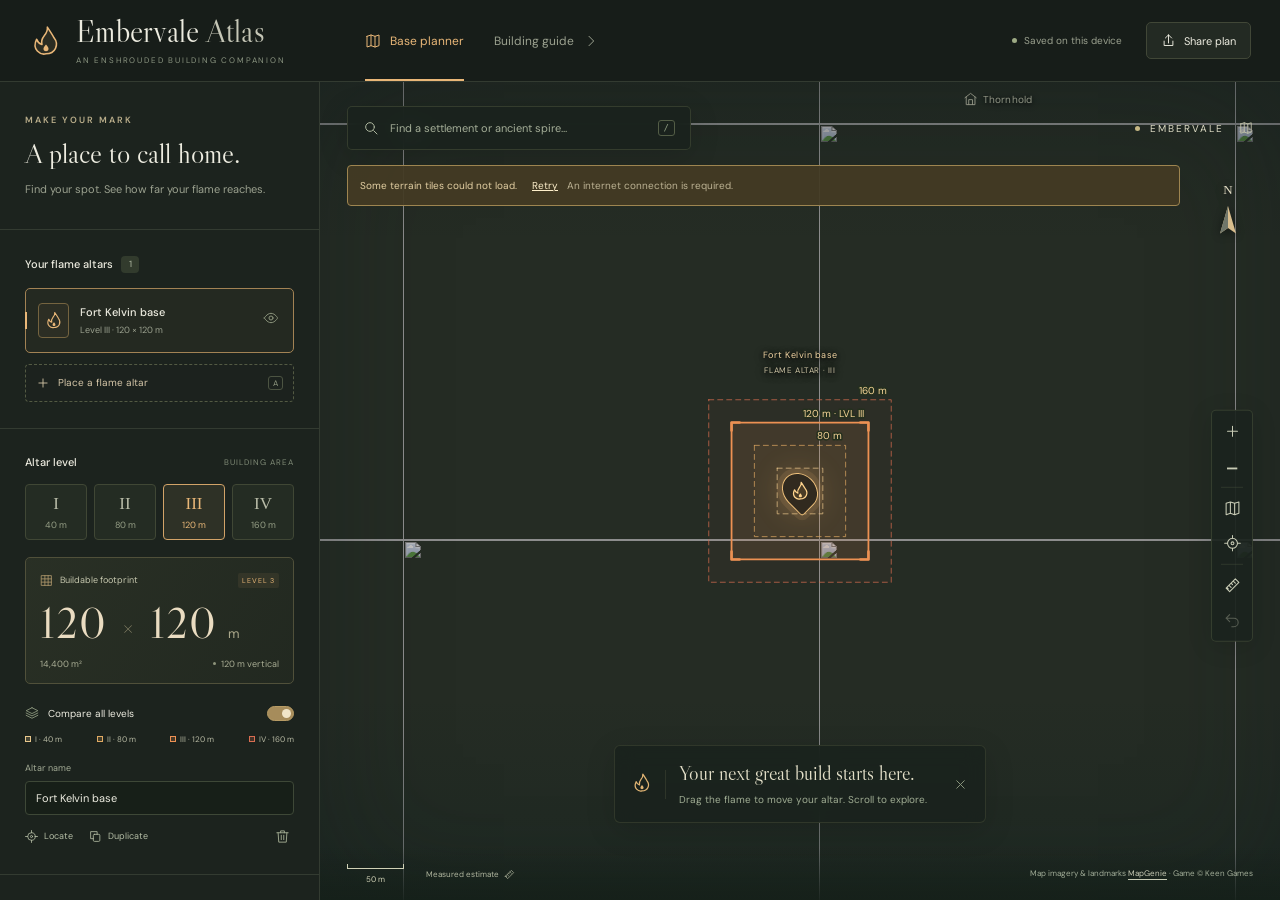
==== commit 56923257: "Correct map scale using four-direction altar measurements" ====
--- a/embervale-atlas.html
+++ b/embervale-atlas.html
@@ -75,16 +75,16 @@
     <div class="map-tools"><button id="zoom-in" aria-label="Zoom in" title="Zoom in (+)"><svg><use href="#i-plus"/></svg></button><button id="zoom-out" aria-label="Zoom out" title="Zoom out (-)"><span class="minus">−</span></button><span class="tool-separator"></span><button id="fit-map" aria-label="View whole map" title="View whole map"><svg><use href="#i-map"/></svg></button><button id="locate" aria-label="Center on selected altar" title="Center on altar"><svg><use href="#i-target"/></svg></button><span class="tool-separator"></span><button id="calibrate" aria-label="Calibrate map scale" title="Calibrate map scale"><svg><use href="#i-ruler"/></svg></button><button id="undo" aria-label="Undo last change" title="Undo (Ctrl+Z)" disabled><svg><use href="#i-undo"/></svg></button></div>
     <div class="map-instruction" id="map-instruction"><span class="instruction-icon"><svg><use href="#i-flame"/></svg></span><div><strong>Your next great build starts here.</strong><span>Drag the flame to move your altar. Scroll to explore.</span></div><button class="icon-button" id="dismiss-instruction" aria-label="Dismiss tip"><svg><use href="#i-close"/></svg></button></div>
     <div class="placement-banner" id="placement-banner" hidden><span id="placement-text">Click the map to place your altar</span><button id="cancel-placement">Cancel <kbd>esc</kbd></button></div>
-    <div class="map-bottom"><div class="map-bottom-left"><div class="scale"><div id="scale-line"></div><span id="scale-label">100 m</span></div><button id="scale-status" class="scale-status">Approximate scale <svg><use href="#i-ruler"/></svg></button></div><div class="map-credit">Map imagery & landmarks <a href="https://mapgenie.io/enshrouded/maps/embervale" target="_blank" rel="noopener noreferrer">MapGenie</a> · Game © Keen Games</div></div>
+    <div class="map-bottom"><div class="map-bottom-left"><div class="scale"><div id="scale-line"></div><span id="scale-label">100 m</span></div><button id="scale-status" class="scale-status">Measured estimate <svg><use href="#i-ruler"/></svg></button></div><div class="map-credit">Map imagery & landmarks <a href="https://mapgenie.io/enshrouded/maps/embervale" target="_blank" rel="noopener noreferrer">MapGenie</a> · Game © Keen Games</div></div>
     <div class="map-loading" id="map-loading"><span></span>Loading Embervale…</div>
     <div class="tile-error" id="tile-error" hidden>Some terrain tiles could not load. <button id="retry-tiles">Retry</button><span> An internet connection is required.</span></div>
   </section>
 </main>
 
 <div class="toast" id="toast" role="status" aria-live="polite"></div>
-<dialog id="guide-dialog"><button class="dialog-close icon-button" data-close aria-label="Close guide"><svg><use href="#i-close"/></svg></button><span class="eyebrow">A LITTLE ROOM TO GROW</span><h2>Build around your flame.</h2><p>An altar protects a <strong>square footprint</strong> on this map. In the game, the building volume is a cube centred on your altar.</p><table><thead><tr><th>Altar level</th><th>Width × depth × height</th><th>Footprint</th></tr></thead><tbody><tr><td>I</td><td>40 × 40 × 40 m</td><td>1,600 m²</td></tr><tr><td>II</td><td>80 × 80 × 80 m</td><td>6,400 m²</td></tr><tr><td>III</td><td>120 × 120 × 120 m</td><td>14,400 m²</td></tr><tr><td>IV</td><td>160 × 160 × 160 m</td><td>25,600 m²</td></tr></tbody></table><p><strong>Upgrade Altar</strong> expands this space. <strong>Strengthen the Flame</strong> controls global progression and is a separate upgrade.</p><p class="muted">The initial map scale is an estimate. Use the ruler tool to mark two points with a known in-game distance before planning precise boundaries. Terrain height and placement restrictions are not shown.</p><a class="source-link" href="https://enshrouded.wiki.gg/wiki/Flame_Altar" target="_blank" rel="noopener noreferrer">Building dimensions · Official Enshrouded Wiki ↗</a><button class="primary full-width" data-close>Back to planning</button></dialog>
+<dialog id="guide-dialog"><button class="dialog-close icon-button" data-close aria-label="Close guide"><svg><use href="#i-close"/></svg></button><span class="eyebrow">A LITTLE ROOM TO GROW</span><h2>Build around your flame.</h2><p>An altar protects a <strong>square footprint</strong> on this map. In the game, the building volume is a cube centred on your altar.</p><table><thead><tr><th>Altar level</th><th>Width × depth × height</th><th>Footprint</th></tr></thead><tbody><tr><td>I</td><td>40 × 40 × 40 m</td><td>1,600 m²</td></tr><tr><td>II</td><td>80 × 80 × 80 m</td><td>6,400 m²</td></tr><tr><td>III</td><td>120 × 120 × 120 m</td><td>14,400 m²</td></tr><tr><td>IV</td><td>160 × 160 × 160 m</td><td>25,600 m²</td></tr></tbody></table><p><strong>Upgrade Altar</strong> expands this space. <strong>Strengthen the Flame</strong> controls global progression and is a separate upgrade.</p><p class="muted">The default scale is an estimate measured against a level 1 altar in Low Meadows. Use the ruler tool for local calibration before planning precise boundaries. Terrain height and placement restrictions are not shown.</p><a class="source-link" href="https://enshrouded.wiki.gg/wiki/Flame_Altar" target="_blank" rel="noopener noreferrer">Building dimensions · Official Enshrouded Wiki ↗</a><button class="primary full-width" data-close>Back to planning</button></dialog>
 <dialog id="help-dialog"><button class="dialog-close icon-button" data-close aria-label="Close help"><svg><use href="#i-close"/></svg></button><span class="eyebrow">YOUR EMBERVALE, YOUR WAY</span><h2>Plan your next base.</h2><ul class="help-list"><li><svg><use href="#i-map"/></svg><div><strong>Explore the world</strong><p>Drag the map to pan. Scroll, pinch, or use + / − to zoom. Search for a settlement or ancient spire.</p></div></li><li><svg><use href="#i-flame"/></svg><div><strong>Place your flame</strong><p>Click “Place a flame altar” or press A, then choose a spot. Drag a flame to move it. Arrow keys move the selected altar by 1 metre, or 10 with Shift.</p></div></li><li><svg><use href="#i-layers"/></svg><div><strong>See room to grow</strong><p>Select an altar and change its level. Compare all levels shows the four footprints together. Each altar keeps its own level.</p></div></li><li><svg><use href="#i-share"/></svg><div><strong>Keep your plans</strong><p>Changes save in this browser. Share plan copies a link containing all your altars and your map scale.</p></div></li></ul><button class="primary full-width" data-close>Got it, let's build</button></dialog>
-<dialog id="calibration-dialog"><button class="dialog-close icon-button" data-close aria-label="Close calibration"><svg><use href="#i-close"/></svg></button><span class="eyebrow">MEASURE TWICE, BUILD ONCE</span><h2>Calibrate your map.</h2><p id="calibration-summary">Enter the in-game distance between the two points you marked.</p><form id="calibration-form"><label for="known-distance">Known distance in metres</label><input id="known-distance" type="number" min="1" max="50000" step="any" value="100" required><p class="muted">Use a horizontal distance between landmarks, or the width of an existing building plot. All altar overlays will use this scale.</p><button class="primary full-width" type="submit">Apply map scale</button></form><button id="reset-scale" class="text-button full-width">Reset to approximate scale</button></dialog>
+<dialog id="calibration-dialog"><button class="dialog-close icon-button" data-close aria-label="Close calibration"><svg><use href="#i-close"/></svg></button><span class="eyebrow">MEASURE TWICE, BUILD ONCE</span><h2>Calibrate your map.</h2><p id="calibration-summary">Enter the in-game distance between the two points you marked.</p><form id="calibration-form"><label for="known-distance">Known distance in metres</label><input id="known-distance" type="number" min="1" max="50000" step="any" value="100" required><p class="muted">Use a horizontal distance between landmarks, or the width of an existing building plot. All altar overlays will use this scale.</p><button class="primary full-width" type="submit">Apply map scale</button></form><button id="reset-scale" class="text-button full-width">Reset to measured estimate</button></dialog>
 <dialog id="share-dialog"><button class="dialog-close icon-button" data-close aria-label="Close share dialog"><svg><use href="#i-close"/></svg></button><h2>Share your plan.</h2><p>Copy this link to open the same altars and map scale on another device.</p><input id="share-link" readonly aria-label="Plan link"><button class="primary full-width" id="copy-link">Copy link</button></dialog>
 <script>
 // Landmark positions from the MapGenie Embervale map. See attribution in the site.
@@ -103,14 +103,18 @@
   const WORLD_SIZE = 2 ** 16 * 256;
   const ORIGIN = 32512 * 256;
   const MAP_SIZE = 65536;
-  const DEFAULT_MPP = .5; // Approximation, explicitly labelled until the user calibrates.
+  // Four-direction level-1 altar measurement matched to V7 source tiles.
+  // See docs/map-calibration.md. Still an estimate, with manual calibration available.
+  const DEFAULT_MPP = .356;
+  const SCALE_REVISION = 2;
   const MIN_ZOOM = 9, MAX_ZOOM = 18;
   const clamp = (v, min, max) => Math.max(min, Math.min(max, v));
   const project = (lat, lng) => ({x:(lng + 180) / 360 * WORLD_SIZE - ORIGIN, y:(1 - Math.log(Math.tan(lat * Math.PI / 180) + 1 / Math.cos(lat * Math.PI / 180)) / Math.PI) / 2 * WORLD_SIZE - ORIGIN});
   const locations = (window.EMBERVALE_LOCATIONS || []).map(([name, lat, lng, type]) => ({name, type, ...project(lat,lng)}));
   const kelvin = project(.59582999150221,-.79203182243009);
-  const defaultState = () => ({version:1,altars:[{id:'first-flame',name:'Fort Kelvin base',x:kelvin.x,y:kelvin.y,level:3,visible:true}],selected:'first-flame',center:{...kelvin},zoom:14.7,metersPerPixel:DEFAULT_MPP,calibrated:false,compare:true,boundaries:true,landmarks:true,grid:false});
+  const defaultState = () => ({version:1,altars:[{id:'first-flame',name:'Fort Kelvin base',x:kelvin.x,y:kelvin.y,level:3,visible:true}],selected:'first-flame',center:{...kelvin},zoom:14.7,metersPerPixel:DEFAULT_MPP,scaleRevision:SCALE_REVISION,calibrated:false,compare:true,boundaries:true,landmarks:true,grid:false});
   const validNumber = value => typeof value === 'number' && Number.isFinite(value);
+  const needsScaleUpdate = data => data.calibrated!==true && (data.scaleRevision??1)<SCALE_REVISION && data.metersPerPixel===.5;
   function validate(data) {
     if(!data || data.version !== 1 || !Array.isArray(data.altars) || data.altars.length > 100) throw Error('Invalid plan');
     const ids = new Set();
@@ -120,7 +124,8 @@
       return {id:a.id,name:a.name.slice(0,60) || 'Unnamed altar',x:a.x,y:a.y,level:a.level,visible:a.visible !== false};
     });
     const base = defaultState();
-    return {...base,altars,selected:altars.some(a=>a.id===data.selected)?data.selected:altars[0]?.id||null,center: data.center && validNumber(data.center.x) && validNumber(data.center.y) ? {x:clamp(data.center.x,0,MAP_SIZE),y:clamp(data.center.y,0,MAP_SIZE)} : {...kelvin},zoom:validNumber(data.zoom)?clamp(data.zoom,MIN_ZOOM,MAX_ZOOM):base.zoom,metersPerPixel:validNumber(data.metersPerPixel)&&data.metersPerPixel>=.0001&&data.metersPerPixel<=1000?data.metersPerPixel:DEFAULT_MPP,calibrated:data.calibrated===true,compare:data.compare!==false,boundaries:data.boundaries!==false,landmarks:data.landmarks!==false,grid:data.grid===true};
+    const metersPerPixel=needsScaleUpdate(data)?DEFAULT_MPP:validNumber(data.metersPerPixel)&&data.metersPerPixel>=.0001&&data.metersPerPixel<=1000?data.metersPerPixel:DEFAULT_MPP;
+    return {...base,altars,selected:altars.some(a=>a.id===data.selected)?data.selected:altars[0]?.id||null,center: data.center && validNumber(data.center.x) && validNumber(data.center.y) ? {x:clamp(data.center.x,0,MAP_SIZE),y:clamp(data.center.y,0,MAP_SIZE)} : {...kelvin},zoom:validNumber(data.zoom)?clamp(data.zoom,MIN_ZOOM,MAX_ZOOM):base.zoom,metersPerPixel,scaleRevision:SCALE_REVISION,calibrated:data.calibrated===true,compare:data.compare!==false,boundaries:data.boundaries!==false,landmarks:data.landmarks!==false,grid:data.grid===true};
   }
   let state=defaultState(), startMessage='';
   let imported=false;
@@ -129,11 +134,12 @@
       const encoded=location.hash.slice(6);
       if(encoded.length>50000) throw Error('Plan too large');
       const bytes=Uint8Array.from(atob(encoded.replace(/-/g,'+').replace(/_/g,'/')),c=>c.charCodeAt(0));
-      state=validate(JSON.parse(new TextDecoder().decode(bytes))); imported=true;
-      startMessage='Shared plan opened. Saved on this device.';
+      const data=JSON.parse(new TextDecoder().decode(bytes));
+      state=validate(data); imported=true;
+      startMessage=needsScaleUpdate(data)?'Shared plan opened with the updated measured estimate.':'Shared plan opened. Saved on this device.';
     } catch {startMessage='This plan link is invalid. Your saved plan is still available.';}
   }
-  if(!imported) {try { const stored=localStorage.getItem(STORAGE_KEY); if(stored) state=validate(JSON.parse(stored)); }catch {startMessage='Saved plan could not be read. Starting a new plan.';}}
+  if(!imported) {try { const stored=localStorage.getItem(STORAGE_KEY); if(stored) {const data=JSON.parse(stored);state=validate(data);if(needsScaleUpdate(data))startMessage='Building boundaries updated using the measured map scale.';} }catch {startMessage='Saved plan could not be read. Starting a new plan.';}}
   const history=[];
   let width=0,height=0,frame=0,mode=null,calibrationPoints=[],gesture=null,toastTimer,saveTimer,loadedTiles=0,searchItems=[];
   const pointers=new Map(), tileCache=new Map();
@@ -168,7 +174,7 @@
     }
     for(const key of ['compare','boundaries','landmarks','grid'])$(key).checked=state[key];
     $('compare-legend').hidden=!state.compare;
-    $('scale-status').innerHTML=`${state.calibrated?'Calibrated':'Approximate'} scale ${icon('ruler')}`;
+    $('scale-status').innerHTML=`${state.calibrated?'Calibrated scale':'Measured estimate'} ${icon('ruler')}`;
     $('locate').disabled=!a;
     $('undo').disabled=!history.length;
   }
@@ -334,7 +340,7 @@
     if(mpp<.0001||mpp>1000){toast('That distance gives an unsupported scale. Choose points farther apart.');return;}
     commit(()=>{state.metersPerPixel=mpp;state.calibrated=true;},'Map scale calibrated. All altar boundaries have been updated.');$('calibration-dialog').close();setMode(null);
   };
-  $('reset-scale').onclick=()=>{commit(()=>{state.metersPerPixel=DEFAULT_MPP;state.calibrated=false;},'Approximate map scale restored.');$('calibration-dialog').close();setMode(null);};
+  $('reset-scale').onclick=()=>{commit(()=>{state.metersPerPixel=DEFAULT_MPP;state.scaleRevision=SCALE_REVISION;state.calibrated=false;},'Measured default estimate restored.');$('calibration-dialog').close();setMode(null);};
   $('calibration-dialog').addEventListener('close',()=>{if(mode==='calibrate')setMode(null);});
   $('retry-tiles').onclick=()=>{for(const [key,entry] of tileCache)if(entry.status==='error'){entry.img.remove();tileCache.delete(key);}draw();};
   $('dismiss-instruction').onclick=()=>{$('map-instruction').hidden=true;};
